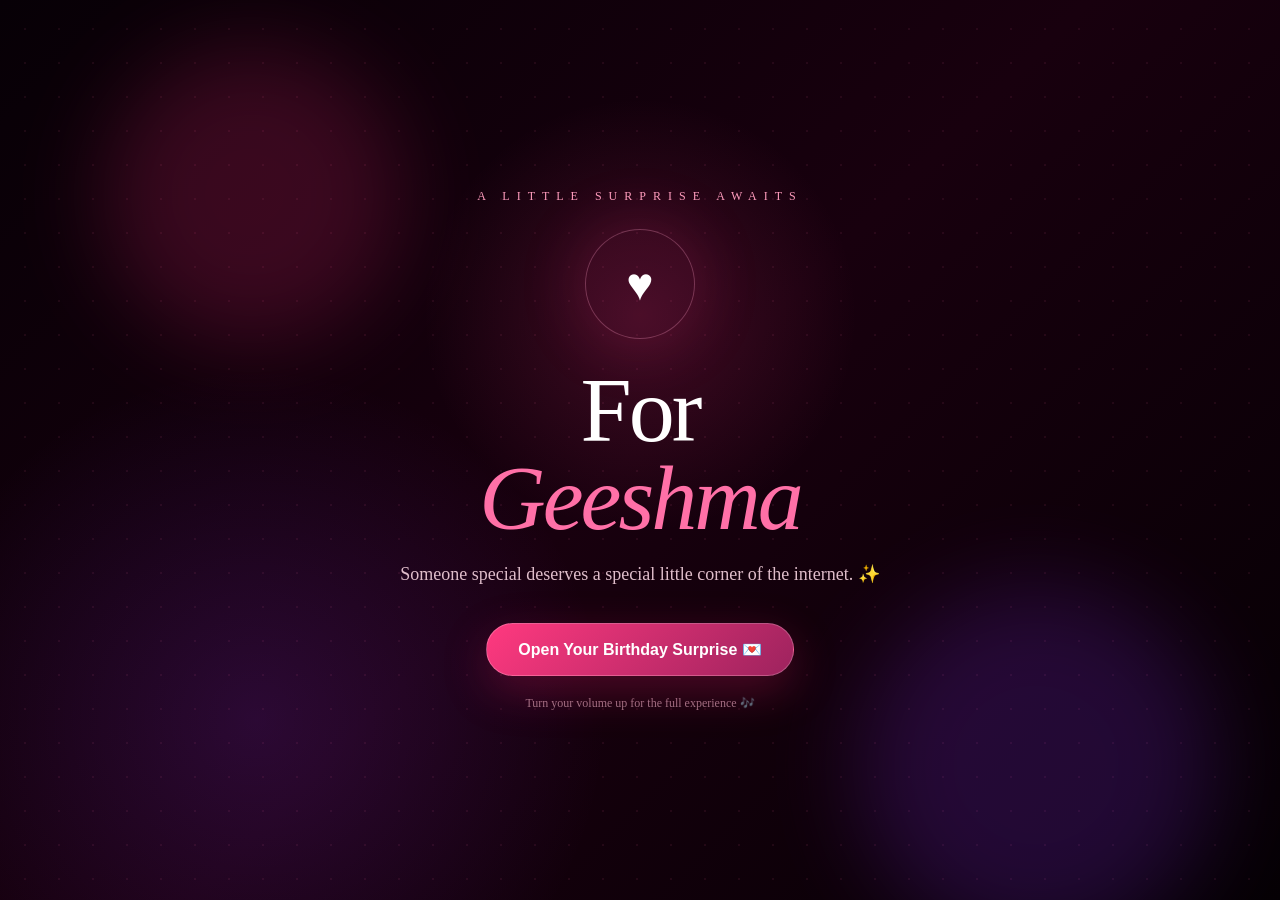
==== index.html @ 2eced348 "Add files via upload" ====
<!DOCTYPE html>
<html lang="en">
<head>
<meta charset="UTF-8">
<meta name="viewport" content="width=device-width, initial-scale=1.0">
<title>Happy Birthday Geeshma ❤️</title>
<style>
*{box-sizing:border-box;margin:0;padding:0}
html,body{width:100%;min-height:100%;font-family:Georgia,'Times New Roman',serif}
body{
  overflow-x:hidden;color:#fff;
  background:
    radial-gradient(circle at 20% 20%,rgba(255,76,140,.24),transparent 28%),
    radial-gradient(circle at 80% 70%,rgba(185,60,255,.22),transparent 30%),
    linear-gradient(135deg,#10000c,#250014 45%,#090008);
}
body:before{
 content:"";position:fixed;inset:0;pointer-events:none;opacity:.18;
 background-image:radial-gradient(#fff 1px,transparent 1px);
 background-size:45px 45px;
 animation:stars 16s linear infinite;
}
@keyframes stars{to{transform:translateY(45px)}}
.container{min-height:100vh;display:flex;align-items:center;justify-content:center;padding:28px}
.card{
 width:min(1050px,100%);min-height:680px;position:relative;overflow:hidden;
 border:1px solid rgba(255,255,255,.18);border-radius:34px;
 background:rgba(18,0,13,.68);backdrop-filter:blur(14px);
 box-shadow:0 30px 100px rgba(0,0,0,.65),0 0 80px rgba(255,48,124,.12);
 display:grid;grid-template-columns:1fr 1.15fr;
}
.glow{position:absolute;width:420px;height:420px;border-radius:50%;filter:blur(70px);background:#ff287f;opacity:.16;top:-180px;right:-100px}
.photo-wrap{display:flex;align-items:center;justify-content:center;padding:46px;position:relative}
.photo-wrap:after{content:"";position:absolute;width:360px;height:360px;border-radius:50%;border:1px solid rgba(255,150,190,.25);box-shadow:0 0 80px rgba(255,43,125,.2);animation:pulse 3s ease-in-out infinite}
@keyframes pulse{50%{transform:scale(1.07);opacity:.55}}
.photo{width:min(360px,75vw);aspect-ratio:1;object-fit:cover;border-radius:50%;border:8px solid rgba(255,255,255,.12);box-shadow:0 0 0 2px rgba(255,105,160,.25),0 20px 65px rgba(0,0,0,.65);position:relative;z-index:2}
.content{display:flex;flex-direction:column;justify-content:center;padding:60px 65px 60px 15px;position:relative;z-index:3}
.small{font-size:14px;letter-spacing:5px;text-transform:uppercase;color:#ff9cbd;margin-bottom:18px}
h1{font-size:clamp(54px,8vw,92px);line-height:.92;font-weight:500;letter-spacing:-3px;text-shadow:0 5px 35px rgba(255,62,133,.28)}
h1 span{display:block;color:#ff6fa5;font-style:italic}
.divider{width:90px;height:2px;background:linear-gradient(90deg,#ff4d91,transparent);margin:28px 0}
.message{font-size:20px;line-height:1.65;color:#f7dce7;max-width:530px}
.message b{color:#fff}
.btn{margin-top:30px;width:max-content;padding:15px 25px;border-radius:999px;border:1px solid rgba(255,255,255,.2);background:linear-gradient(135deg,#ff397f,#9b245f);color:white;text-decoration:none;font-weight:bold;letter-spacing:.5px;box-shadow:0 12px 30px rgba(255,43,115,.22);cursor:pointer;transition:.25s}
.btn:hover{transform:translateY(-3px);box-shadow:0 18px 38px rgba(255,43,115,.35)}
.signature{margin-top:28px;color:#c99aad;font-size:15px;font-style:italic}
.heart{position:absolute;font-size:22px;animation:float 7s ease-in-out infinite;opacity:.65}
.h1{top:10%;left:8%}.h2{bottom:12%;right:7%;animation-delay:2s}.h3{top:20%;right:48%;animation-delay:4s}
@keyframes float{0%,100%{transform:translateY(0) rotate(-8deg)}50%{transform:translateY(-24px) rotate(8deg)}}
#surprise{display:none;position:fixed;inset:0;background:rgba(8,0,6,.9);z-index:20;align-items:center;justify-content:center;padding:25px}
.modal{max-width:600px;text-align:center;padding:48px 35px;border-radius:28px;background:linear-gradient(145deg,#31001d,#16000d);border:1px solid rgba(255,255,255,.18);box-shadow:0 25px 90px #000}
.modal h2{font-size:48px;color:#ff77aa;margin-bottom:15px}
.modal p{font-size:20px;line-height:1.7;color:#f4dce5}
.close{margin-top:25px;background:transparent;border:1px solid #9b526f;color:#ffd8e5;padding:10px 20px;border-radius:20px;cursor:pointer}
@media(max-width:780px){
 .container{padding:14px}.card{grid-template-columns:1fr;min-height:auto}
 .photo-wrap{padding:42px 25px 20px}.photo{width:270px}
 .photo-wrap:after{width:300px;height:300px}.content{padding:30px 28px 45px}
 h1{font-size:62px}.message{font-size:17px}
}

/* EXTRA ROMANTIC ANIMATIONS */
.cursor-heart{
  position:fixed;pointer-events:none;z-index:50;font-size:14px;
  animation:cursorHeart 1.15s ease-out forwards;
  filter:drop-shadow(0 0 8px rgba(255,100,160,.8));
}
@keyframes cursorHeart{
  0%{opacity:1;transform:translate(-50%,-50%) scale(.5) rotate(0)}
  100%{opacity:0;transform:translate(-50%,-115px) scale(1.4) rotate(18deg)}
}
.confetti{
  position:fixed;top:-20px;z-index:30;pointer-events:none;
  animation:confettiFall linear forwards;
}
@keyframes confettiFall{
  0%{transform:translate3d(0,-30px,0) rotate(0deg);opacity:1}
  100%{transform:translate3d(var(--drift),110vh,0) rotate(720deg);opacity:0}
}
.sparkle{
  position:fixed;z-index:2;pointer-events:none;color:#ffd2e2;
  animation:sparklePop 1.4s ease-out forwards;
}
@keyframes sparklePop{
  0%{opacity:0;transform:scale(.2) rotate(0)}
  35%{opacity:1;transform:scale(1.2) rotate(90deg)}
  100%{opacity:0;transform:scale(.3) rotate(180deg)}
}
.card{
  animation:cardEntrance 1.1s cubic-bezier(.2,.8,.2,1) both;
}
@keyframes cardEntrance{
  from{opacity:0;transform:translateY(35px) scale(.94);filter:blur(8px)}
  to{opacity:1;transform:translateY(0) scale(1);filter:blur(0)}
}
.photo{
  animation:photoGlow 4s ease-in-out infinite;
}
@keyframes photoGlow{
  0%,100%{box-shadow:0 0 0 2px rgba(255,105,160,.25),0 20px 65px rgba(0,0,0,.65),0 0 25px rgba(255,60,130,.15)}
  50%{box-shadow:0 0 0 4px rgba(255,150,195,.35),0 20px 65px rgba(0,0,0,.65),0 0 65px rgba(255,60,130,.45)}
}
h1{
  animation:titleReveal 1.5s .35s cubic-bezier(.2,.8,.2,1) both;
}
@keyframes titleReveal{
  from{opacity:0;transform:translateY(22px);letter-spacing:8px}
  to{opacity:1;transform:translateY(0);letter-spacing:-3px}
}
.message{
  animation:messageReveal 1.2s .8s both;
}
@keyframes messageReveal{
  from{opacity:0;transform:translateY(15px)}
  to{opacity:1;transform:translateY(0)}
}
.btn{
  position:relative;overflow:hidden;
  animation:buttonPulse 2.4s 2s ease-in-out infinite;
}
.btn:after{
  content:"";position:absolute;top:0;left:-110%;width:60%;height:100%;
  background:linear-gradient(90deg,transparent,rgba(255,255,255,.35),transparent);
  transform:skewX(-20deg);animation:buttonShine 3.2s 2.5s infinite;
}
@keyframes buttonShine{0%,45%{left:-110%}65%,100%{left:140%}}
@keyframes buttonPulse{
  0%,100%{box-shadow:0 12px 30px rgba(255,43,115,.22)}
  50%{box-shadow:0 12px 42px rgba(255,43,115,.48)}
}
.modal{
  animation:modalIn .65s cubic-bezier(.2,.8,.2,1);
}
@keyframes modalIn{
  from{opacity:0;transform:scale(.75) translateY(25px)}
  to{opacity:1;transform:scale(1) translateY(0)}
}


.music-control{
  position:fixed;top:20px;right:20px;z-index:60;
}
.music-control button{
  border:1px solid rgba(255,255,255,.22);
  background:rgba(35,0,22,.72);
  color:#ffd7e6;padding:11px 17px;border-radius:999px;
  backdrop-filter:blur(10px);cursor:pointer;
  box-shadow:0 8px 28px rgba(0,0,0,.35);
  transition:.25s;font-weight:bold;
}
.music-control button:hover{transform:translateY(-2px);box-shadow:0 10px 32px rgba(255,50,130,.3)}
.music-control button.playing{
  animation:musicPulse 1.4s ease-in-out infinite;
  border-color:rgba(255,120,170,.6);
}
@keyframes musicPulse{
  0%,100%{box-shadow:0 8px 28px rgba(0,0,0,.35)}
  50%{box-shadow:0 8px 34px rgba(255,55,135,.5)}
}
@media(max-width:780px){
  .music-control{top:12px;right:12px}
  .music-control button span{display:none}
}


/* CINEMATIC MAIN PAGE */
#landing{
  position:fixed;inset:0;z-index:100;
  display:flex;align-items:center;justify-content:center;
  overflow:hidden;
  background:
    radial-gradient(circle at 50% 35%,rgba(255,65,135,.18),transparent 25%),
    radial-gradient(circle at 20% 80%,rgba(154,55,255,.16),transparent 28%),
    linear-gradient(135deg,#070006,#18000e 50%,#050004);
  transition:opacity 1s ease,visibility 1s ease;
}
#landing.hidden{opacity:0;visibility:hidden;pointer-events:none}
.landing-bg{
  position:absolute;inset:-10%;
  background:
    radial-gradient(circle,rgba(255,105,165,.08) 1px,transparent 1px);
  background-size:34px 34px;
  animation:landingStars 18s linear infinite;
}
@keyframes landingStars{to{transform:translate3d(34px,34px,0)}}
.landing-orb{
  position:absolute;border-radius:50%;filter:blur(45px);opacity:.18;
  animation:orbFloat 8s ease-in-out infinite;
}
.orb1{width:300px;height:300px;background:#ff2f80;top:5%;left:8%}
.orb2{width:360px;height:360px;background:#8e32ff;bottom:-5%;right:5%;animation-delay:2s}
@keyframes orbFloat{
  0%,100%{transform:translate(0,0) scale(1)}
  50%{transform:translate(35px,-25px) scale(1.12)}
}
.landing-content{
  position:relative;z-index:3;text-align:center;padding:30px;
  animation:landingIn 1.4s cubic-bezier(.2,.8,.2,1) both;
}
@keyframes landingIn{
  from{opacity:0;transform:translateY(35px) scale(.95)}
  to{opacity:1;transform:translateY(0) scale(1)}
}
.landing-kicker{
  color:#ff9cbd;font-size:12px;letter-spacing:7px;text-transform:uppercase;
  margin-bottom:25px;
}
.landing-heart{
  width:110px;height:110px;margin:0 auto 28px;
  display:grid;place-items:center;border-radius:50%;
  border:1px solid rgba(255,155,195,.3);
  background:rgba(255,60,130,.06);
  box-shadow:0 0 70px rgba(255,55,130,.2);
  animation:heartBeat 1.8s ease-in-out infinite;
  font-size:46px;
}
@keyframes heartBeat{
  0%,100%{transform:scale(1)}
  14%{transform:scale(1.12)}
  28%{transform:scale(1)}
  42%{transform:scale(1.08)}
}
.landing-content h2{
  font-size:clamp(48px,9vw,92px);font-weight:400;line-height:.95;
  letter-spacing:-3px;margin-bottom:18px;
}
.landing-content h2 span{display:block;color:#ff70a7;font-style:italic}
.landing-sub{
  color:#dfbdca;font-size:18px;line-height:1.6;max-width:520px;margin:0 auto 34px;
}
.enter-btn{
  position:relative;overflow:hidden;border:1px solid rgba(255,255,255,.22);
  border-radius:999px;padding:16px 31px;color:#fff;
  background:linear-gradient(135deg,#ff397f,#9d235e);
  font-size:16px;font-weight:bold;cursor:pointer;
  box-shadow:0 15px 45px rgba(255,35,115,.25);
  transition:.3s;
}
.enter-btn:hover{transform:translateY(-4px) scale(1.03);box-shadow:0 20px 55px rgba(255,35,115,.42)}
.enter-btn:after{
  content:"";position:absolute;top:0;left:-100%;width:55%;height:100%;
  background:linear-gradient(90deg,transparent,rgba(255,255,255,.4),transparent);
  transform:skewX(-20deg);animation:landingShine 3s infinite;
}
@keyframes landingShine{0%,45%{left:-100%}65%,100%{left:140%}}
.landing-note{margin-top:20px;color:#9d7484;font-size:12px}

</style>
</head>
<body>


<div id="landing">
  <div class="landing-bg"></div>
  <div class="landing-orb orb1"></div>
  <div class="landing-orb orb2"></div>
  <div class="landing-content">
    <div class="landing-kicker">A little surprise awaits</div>
    <div class="landing-heart">♥</div>
    <h2>For <span>Geeshma</span></h2>
    <p class="landing-sub">Someone special deserves a special little corner of the internet. ✨</p>
    <button class="enter-btn" onclick="enterBirthday()">Open Your Birthday Surprise 💌</button>
    <div class="landing-note">Turn your volume up for the full experience 🎶</div>
  </div>
</div>

<div class="music-control">
  <button id="musicBtn" onclick="toggleMusic()">♫ <span>Music</span></button>
  <audio id="birthdayMusic" src="birthday-music.mp3" loop preload="auto"></audio>
</div>

<div class="container">
 <main class="card">
  <div class="glow"></div>
  <div class="heart h1">♡</div><div class="heart h2">♥</div><div class="heart h3">♡</div>
  <section class="photo-wrap">
   <img class="photo" src="[data-uri]" alt="Geeshma">
  </section>
  <section class="content">
   <div class="small">A little birthday wish for</div>
   <h1>Happy<br><span>Birthday,</span> Geeshma ❤️</h1>
   <div class="divider"></div>
   <p class="message">
     Today is a little more beautiful because it celebrates <b>you</b>.
     May your smile stay bright, your heart stay happy, and every dream
     you carry find its way to you. ✨
   </p>
   <button class="btn" onclick="openSurprise()">Open Your Surprise 💌</button>
   <div class="signature">With lots of love & warm wishes ✨</div>
  </section>
 </main>
</div>
<div id="surprise">
 <div class="modal">
  <div style="font-size:54px">💖✨🎂✨💖</div>
  <h2>For Geeshma</h2>
  <p>May this new year of your life be filled with unforgettable moments, genuine happiness, and all the love your heart can hold.</p>
  <p style="margin-top:18px;color:#ff9fc0">Happy Birthday, beautiful! ❤️</p>
  <button class="close" onclick="closeSurprise()">Close</button>
 </div>
</div>
<script>
function openSurprise(){document.getElementById('surprise').style.display='flex'}
function closeSurprise(){document.getElementById('surprise').style.display='none'}
document.addEventListener('keydown',e=>{if(e.key==='Escape')closeSurprise()})

// Falling confetti
function launchConfetti(count=75){
  const shapes=["♥","✦","•","✧","❤"];
  for(let i=0;i<count;i++){
    const el=document.createElement("div");
    el.className="confetti";
    el.textContent=shapes[Math.floor(Math.random()*shapes.length)];
    el.style.left=(Math.random()*100)+"vw";
    el.style.fontSize=(8+Math.random()*15)+"px";
    el.style.opacity=(.45+Math.random()*.55);
    el.style.animationDuration=(3.2+Math.random()*4)+"s";
    el.style.setProperty("--drift",(-140+Math.random()*280)+"px");
    document.body.appendChild(el);
    setTimeout(()=>el.remove(),8000);
  }
}

// Sparkles appear around the page
function sparkleBurst(){
  for(let i=0;i<7;i++){
    const s=document.createElement("div");
    s.className="sparkle";
    s.textContent=Math.random()>.5?"✦":"✧";
    s.style.left=(8+Math.random()*84)+"vw";
    s.style.top=(8+Math.random()*84)+"vh";
    s.style.fontSize=(10+Math.random()*14)+"px";
    s.style.animationDelay=(Math.random()*.35)+"s";
    document.body.appendChild(s);
    setTimeout(()=>s.remove(),1800);
  }
}

// Tiny hearts follow the cursor
let lastHeart=0;
document.addEventListener("pointermove",e=>{
  const now=Date.now();
  if(now-lastHeart<90)return;
  lastHeart=now;
  if(Math.random()>.45)return;
  const h=document.createElement("div");
  h.className="cursor-heart";
  h.textContent=Math.random()>.5?"♡":"♥";
  h.style.left=e.clientX+"px";
  h.style.top=e.clientY+"px";
  document.body.appendChild(h);
  setTimeout(()=>h.remove(),1200);
});

// Surprise gets a much bigger celebration
const originalOpenSurprise=openSurprise;
openSurprise=function(){
  originalOpenSurprise();
  launchConfetti(120);
  sparkleBurst();
  setTimeout(()=>launchConfetti(65),900);
};

setInterval(sparkleBurst,2800);
setTimeout(()=>launchConfetti(45),900);


const music = document.getElementById("birthdayMusic");
const musicBtn = document.getElementById("musicBtn");

function setMusicUI(){
  const playing = !music.paused;
  musicBtn.classList.toggle("playing", playing);
  musicBtn.innerHTML = playing ? "♫ <span>Playing</span>" : "♫ <span>Music</span>";
}

async function toggleMusic(){
  if(music.paused){
    try{ await music.play(); }catch(e){}
  }else{
    music.pause();
  }
  setMusicUI();
}

// Browsers commonly block autoplay until the visitor interacts.
// Start the music on the first tap/click anywhere, then remove the listener.
async function startMusicAfterInteraction(){
  if(music.paused){
    try{
      await music.play();
      setMusicUI();
    }catch(e){}
  }
  document.removeEventListener("pointerdown", startMusicAfterInteraction);
}
document.addEventListener("pointerdown", startMusicAfterInteraction, {once:true});
music.addEventListener("play", setMusicUI);
music.addEventListener("pause", setMusicUI);


function enterBirthday(){
  const landing=document.getElementById("landing");
  landing.classList.add("hidden");
  if(typeof launchConfetti==="function") launchConfetti(100);
  if(typeof sparkleBurst==="function") sparkleBurst();
  const m=document.getElementById("birthdayMusic");
  if(m && m.paused){m.play().catch(()=>{});}
  if(typeof setMusicUI==="function") setMusicUI();
}

</script>
</body>
</html>
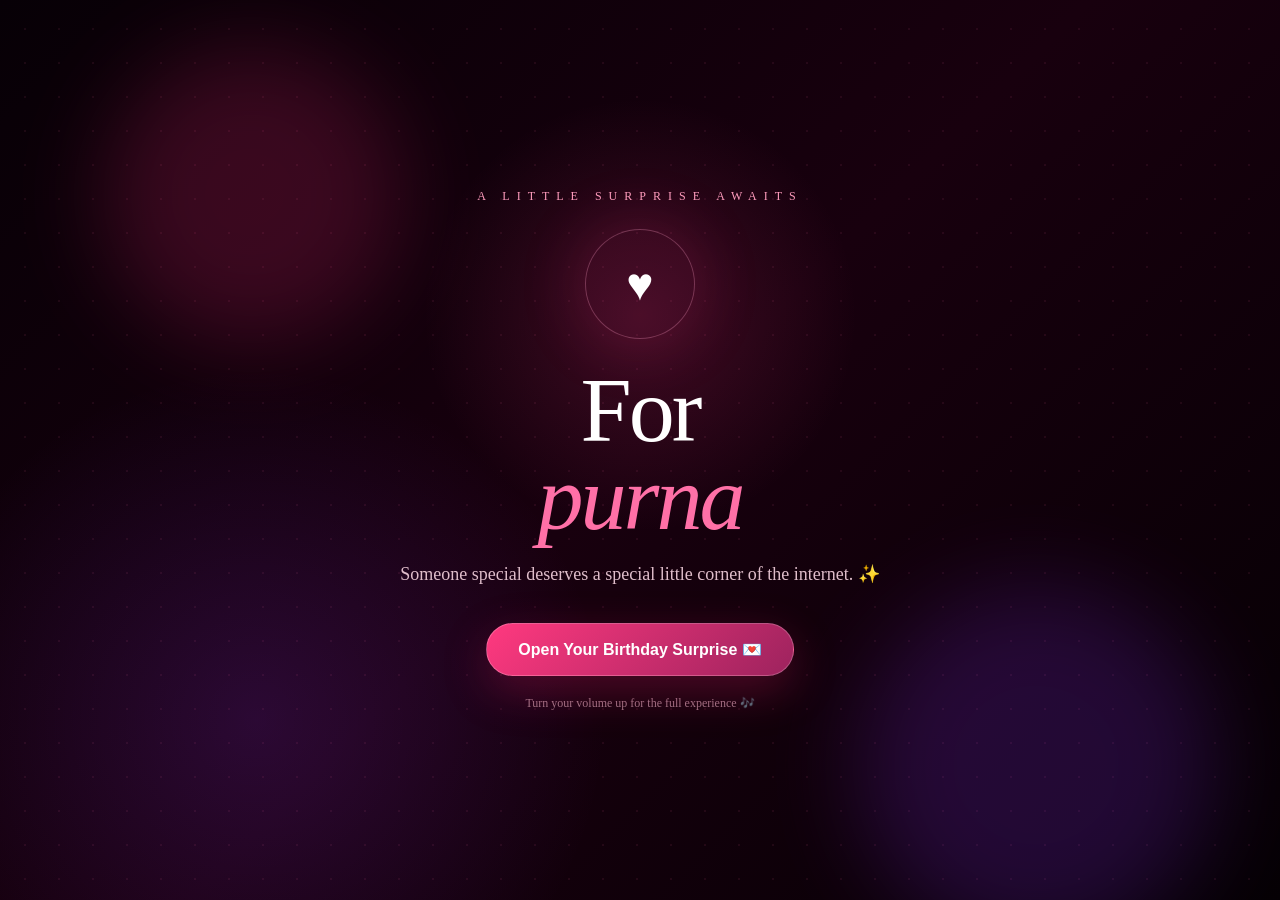
==== commit d51ff09f: "Add files via upload" ====
--- a/index.html
+++ b/index.html
@@ -3,7 +3,7 @@
 <head>
 <meta charset="UTF-8">
 <meta name="viewport" content="width=device-width, initial-scale=1.0">
-<title>Happy Birthday Geeshma ❤️</title>
+<title>Happy Birthday purna ❤️</title>
 <style>
 *{box-sizing:border-box;margin:0;padding:0}
 html,body{width:100%;min-height:100%;font-family:Georgia,'Times New Roman',serif}
@@ -257,7 +257,7 @@
   <div class="landing-content">
     <div class="landing-kicker">A little surprise awaits</div>
     <div class="landing-heart">♥</div>
-    <h2>For <span>Geeshma</span></h2>
+    <h2>For <span>purna</span></h2>
     <p class="landing-sub">Someone special deserves a special little corner of the internet. ✨</p>
     <button class="enter-btn" onclick="enterBirthday()">Open Your Birthday Surprise 💌</button>
     <div class="landing-note">Turn your volume up for the full experience 🎶</div>
@@ -266,7 +266,7 @@
 
 <div class="music-control">
   <button id="musicBtn" onclick="toggleMusic()">♫ <span>Music</span></button>
-  <audio id="birthdayMusic" src="birthday-music.mp3" loop preload="auto"></audio>
+  <audio id="birthdayMusic" src="videoplayback.mp3" loop preload="auto"></audio>
 </div>
 
 <div class="container">
@@ -274,18 +274,16 @@
   <div class="glow"></div>
   <div class="heart h1">♡</div><div class="heart h2">♥</div><div class="heart h3">♡</div>
   <section class="photo-wrap">
-   <img class="photo" src="[data-uri]